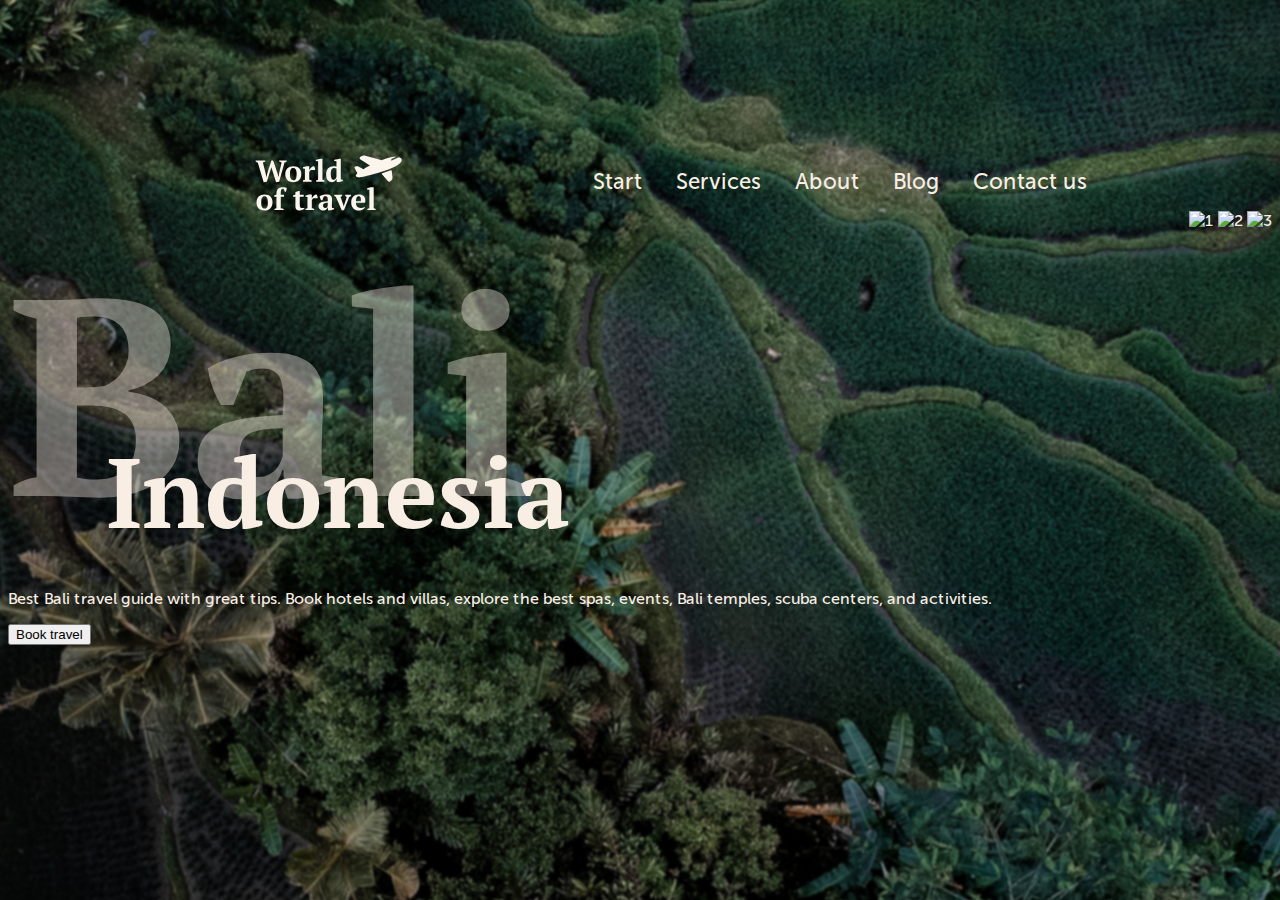
==== index.html @ 731a2183 "Внесение изменений" ====
<html>
  <head>
    <meta charset="utf-8">
    <link rel="stylesheet" href="fonts.css">
    <link rel="stylesheet" href="style.css">
    <title>Bali</title>
  </head>
  <body>
    <header class="header">
      <div class="wrapper">
        <div class="header__wrapper">
          <div class="header__logo">
            <a href="#" class="header__logo-link">
              <img src="img/Vector.svg" alt="logo" class="header__logo-pic">
            </a>
          </div>
          <nav class="header">
            <ul class="header__list">
              <li class="header__item">
                <a href="#" class="header__link">Start</a>
              </li>
              <li class="header__item">
                <a href="#" class="header__link">Services</a>
              </li>
              <li class="header__item">
                <a href="#" class="header__link">About</a>
              </li>
              <li class="header__item">
                <a href="#" class="header__link">Blog</a>
              </li>
              <li class="header__item">
                <a href="#" class="header__link">Contact us</a>
              </li>
            </ul>
          </nav>
          <div class="header__burger burger">
            <span class="burger__line burger__line_first "></span>
            <span class="burger__line burger__line_second"></span>
            <span class="burger__line burger__line_third"></span>
          </div>
        </div>
      </div>
    </header>
<main class="main">
      <section class="main__intro intro">
        
          <div class="intro__intro">
          <div class="intro__content content">
            <h1 class="content__title">Bali</h1>
              <h2 class="content__sibtitle">Indonesia</h2>
              </div>
          
          <p class="content__text">Best Bali travel guide with great tips. Book hotels and villas, explore the best spas, events, Bali temples, scuba centers, and activities.</p>
          <button class="content__button">Book travel</button>
            </div>

            <aside class="main__galleray galleray">
          
             <img src="img/aron-visuals-1075065-unsplash.jpg" alt="1" class="galleray__item">
             <img src="img/123.jpg" alt="2" class="galleray__item">
             <img src="img/sebastian-pena-lambarri-1220288-unsplash (1).svg" alt="3" class="galleray__item">  
        
      </aside>
      
      </section>
    </main>
  </body>
</html>
---- fonts.css ----
@font-face {
  font-family: 'PT Serif';
  src:
    url('./fonts/PTSerif-Regular.woff2') format('woff2'),
    url('./font/PTSerif-Regular.woff') format('woff');
  font-weight: normal;
  font-style: normal;
}

@font-face {
  font-family: 'PT Serif';
  src:
    url('./fonts/PTSerif-Bold.woff2') format('woff2'),
    url('./fonts/PTSerif-Bold.woff') format('woff');
  font-weight: bold;
  font-style: normal;
}

@font-face {
  font-family: 'Museo Sans Cyrl 500';
  src:
    url(fonts/MuseoSansCyrl-500.woff2) format('woff2'),
    url(fonts/MuseoSansCyrl-500.woff)format('woff');
  font-weight: normal;
  font-style: normal;
}
---- style.css ----
html {
  box-sizing: border-box;
}

*,
*::before,
*::after {
  box-sizing: inherit;
}

body {
  font-family: 'Museo Sans Cyrl 500';
  font-style: normal;
  font-size: 16px;
  line-height: 19px;
  color: #F8EEE4;
  background: url(img/iswanto-arif-448003-unsplash.svg);
  background-size: cover;

}


.wrapper {
  max-width: 1920px;
  margin: 0 auto;
}

.header__wrapper {
  display: flex;
  flex-wrap: wrap;
  align-items: flex-end;
  justify-content: space-between;
  padding-top: 145px;
}

.header__logo {
  display: flex;
  flex-wrap: wrap;
  margin-left: 247px;
}

.header__list {
  display: flex;
  flex-wrap: wrap;
  list-style: none;
}

.header__item {
  margin-right: 34px;
}

.header__link {
  font-family: 'Museo Sans Cyrl 500';
  font-size: 22px;
  line-height: 26px;
  color: #F8EEE4;
  text-decoration: none;
}

.header__link:hover,
.header__link:focus,
.header__link:active {
  opacity: 75%;
  text-decoration: underline;

}


.main__intro{
display: flex;
  flex-wrap: wrap;
  
  justify-content: space-between;
}




  .intro__content {
    
    display: flex;
    flex-wrap: wrap;
    align-content: center;
    position: relative;
    
  }


.content__title {
  font-family: 'PT Serif';
  font-style: normal;
  font-weight: bold;
  font-size: 280px;
  line-height: 362px;
  color: #F8EEE4;
  opacity: 0.4;
  margin: 0;
 

}

.content__sibtitle {
  position: absolute;
  margin: 0;
  font-family: 'PT Serif';
  font-style: normal;
  font-weight: bold;
  font-size: 98px;
  line-height: 127px;
  color: #F8EEE4;
  top: 60%;
  left: 10%;

}

.intro__text {
  max-width: 550px;
  font-size: 22px;
  line-height: 26px;
  
}

.intro__button {
  padding: 17px 87px;
  font-size: 22px;
  line-height: 26px;
  color: #FFFF;
  background: #D4BEA3;
  border-radius: 48px;
  border: 0;
  cursor: pointer;
}

.intro__button:hover, .intro__button:active{
  background: #9a8a76;
  opacity: 75%;
}

.intro__galleray {
  
  display: flex;
  flex-wrap: wrap;
  justify-content: flex-end;
  align-items: center;
  
}
.images__item {
  
  margin-left: 20px;

}
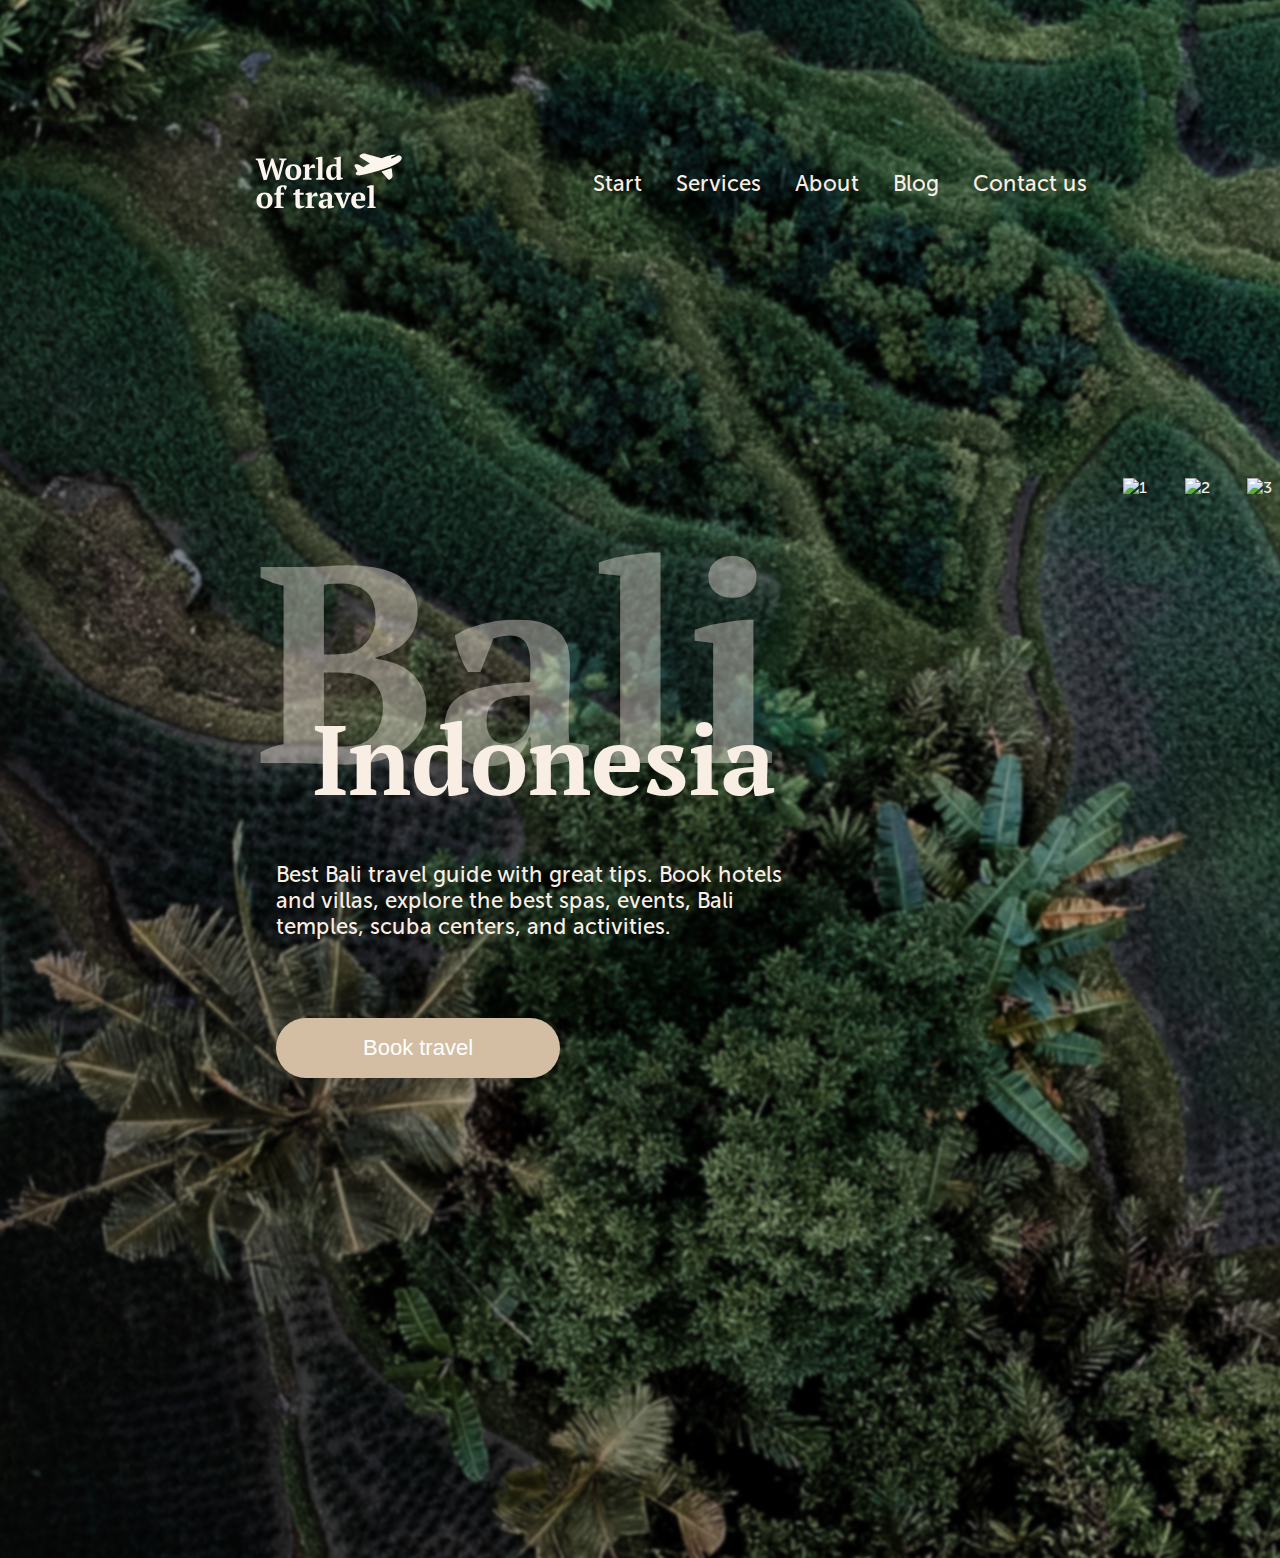
==== commit 8bc688bf: "Внесение правок" ====
--- a/index.html
+++ b/index.html
@@ -1,8 +1,11 @@
+<!DOCTYPE HTML>
 <html>
   <head>
-    <meta charset="utf-8">
+    <meta charset="UTF-8">
+    <meta name="viewport" content="initial-scale=1.0, width=device-width">
     <link rel="stylesheet" href="fonts.css">
     <link rel="stylesheet" href="style.css">
+
     <title>Bali</title>
   </head>
   <body>
@@ -14,7 +17,7 @@
               <img src="img/Vector.svg" alt="logo" class="header__logo-pic">
             </a>
           </div>
-          <nav class="header">
+          <nav class="header__nav">
             <ul class="header__list">
               <li class="header__item">
                 <a href="#" class="header__link">Start</a>
@@ -32,7 +35,12 @@
                 <a href="#" class="header__link">Contact us</a>
               </li>
             </ul>
+            <div class="header__nav-clouse">
+              <span class="header__nav-clouse-line"></span>
+              <span class="header__nav-clouse-line"></span>
+            </div>
           </nav>
+          <a href="burger.html" class="header__nav"></a>
           <div class="header__burger burger">
             <span class="burger__line burger__line_first "></span>
             <span class="burger__line burger__line_second"></span>
--- a/style.css
+++ b/style.css
@@ -22,8 +22,7 @@
 
 
 .wrapper {
-  max-width: 1920px;
-  margin: 0 auto;
+  margin: 0;
 }
 
 .header__wrapper {
@@ -32,12 +31,14 @@
   align-items: flex-end;
   justify-content: space-between;
   padding-top: 145px;
+  margin-bottom: 265px;
 }
 
 .header__logo {
   display: flex;
   flex-wrap: wrap;
   margin-left: 247px;
+  
 }
 
 .header__list {
@@ -66,12 +67,41 @@
 
 }
 
+.header__burger {
+  display: none;
+  width: 40px;
+  height: 28px;
+  position: relative;
+
+}
+
+.burger__line {
+  display: block;
+  width: 100%;
+  height: 3px;
+  background-color: #FCF5ED;
+  position: absolute;
+  left: 0;
+}
+
+.burger__line_first {
+  top: 0;
+}
+.burger__line_second {
+  top: 50%;
+  transform: translateY(-50%);
+}
+
+.burger__line_third {
+  bottom: 0;
+}
+
 
 .main__intro{
 display: flex;
-  flex-wrap: wrap;
-  
-  justify-content: space-between;
+flex-wrap: wrap;
+justify-content: space-between;
+
 }
 
 
@@ -83,6 +113,10 @@
     flex-wrap: wrap;
     align-content: center;
     position: relative;
+    margin-left: 247px;
+    
+
+  
     
   }
 
@@ -114,14 +148,16 @@
 
 }
 
-.intro__text {
+.content__text {
   max-width: 550px;
   font-size: 22px;
   line-height: 26px;
-  
-}
-
-.intro__button {
+  margin-left: 268px;
+  margin-bottom: 78px;
+  
+}
+
+.content__button {
   padding: 17px 87px;
   font-size: 22px;
   line-height: 26px;
@@ -130,14 +166,16 @@
   border-radius: 48px;
   border: 0;
   cursor: pointer;
-}
-
-.intro__button:hover, .intro__button:active{
+  margin-left: 268px;
+  margin-bottom: 472px;
+}
+
+.content__button:hover, .content__button:active{
   background: #9a8a76;
   opacity: 75%;
 }
 
-.intro__galleray {
+.main__gallera {
   
   display: flex;
   flex-wrap: wrap;
@@ -145,22 +183,30 @@
   align-items: center;
   
 }
-.images__item {
-  
-  margin-left: 20px;
-
-}
-
-
-
-
-
-
-
-
-
-
-
-
-
-
+.galleray__item {
+  
+  margin-left: 33px;
+  margin-bottom: 475px;
+
+}
+
+
+
+
+@media screen and (max-width: 768px) {
+  .header__burger {
+    display: block;
+   
+  }
+  }
+
+
+
+
+
+
+
+
+
+
+
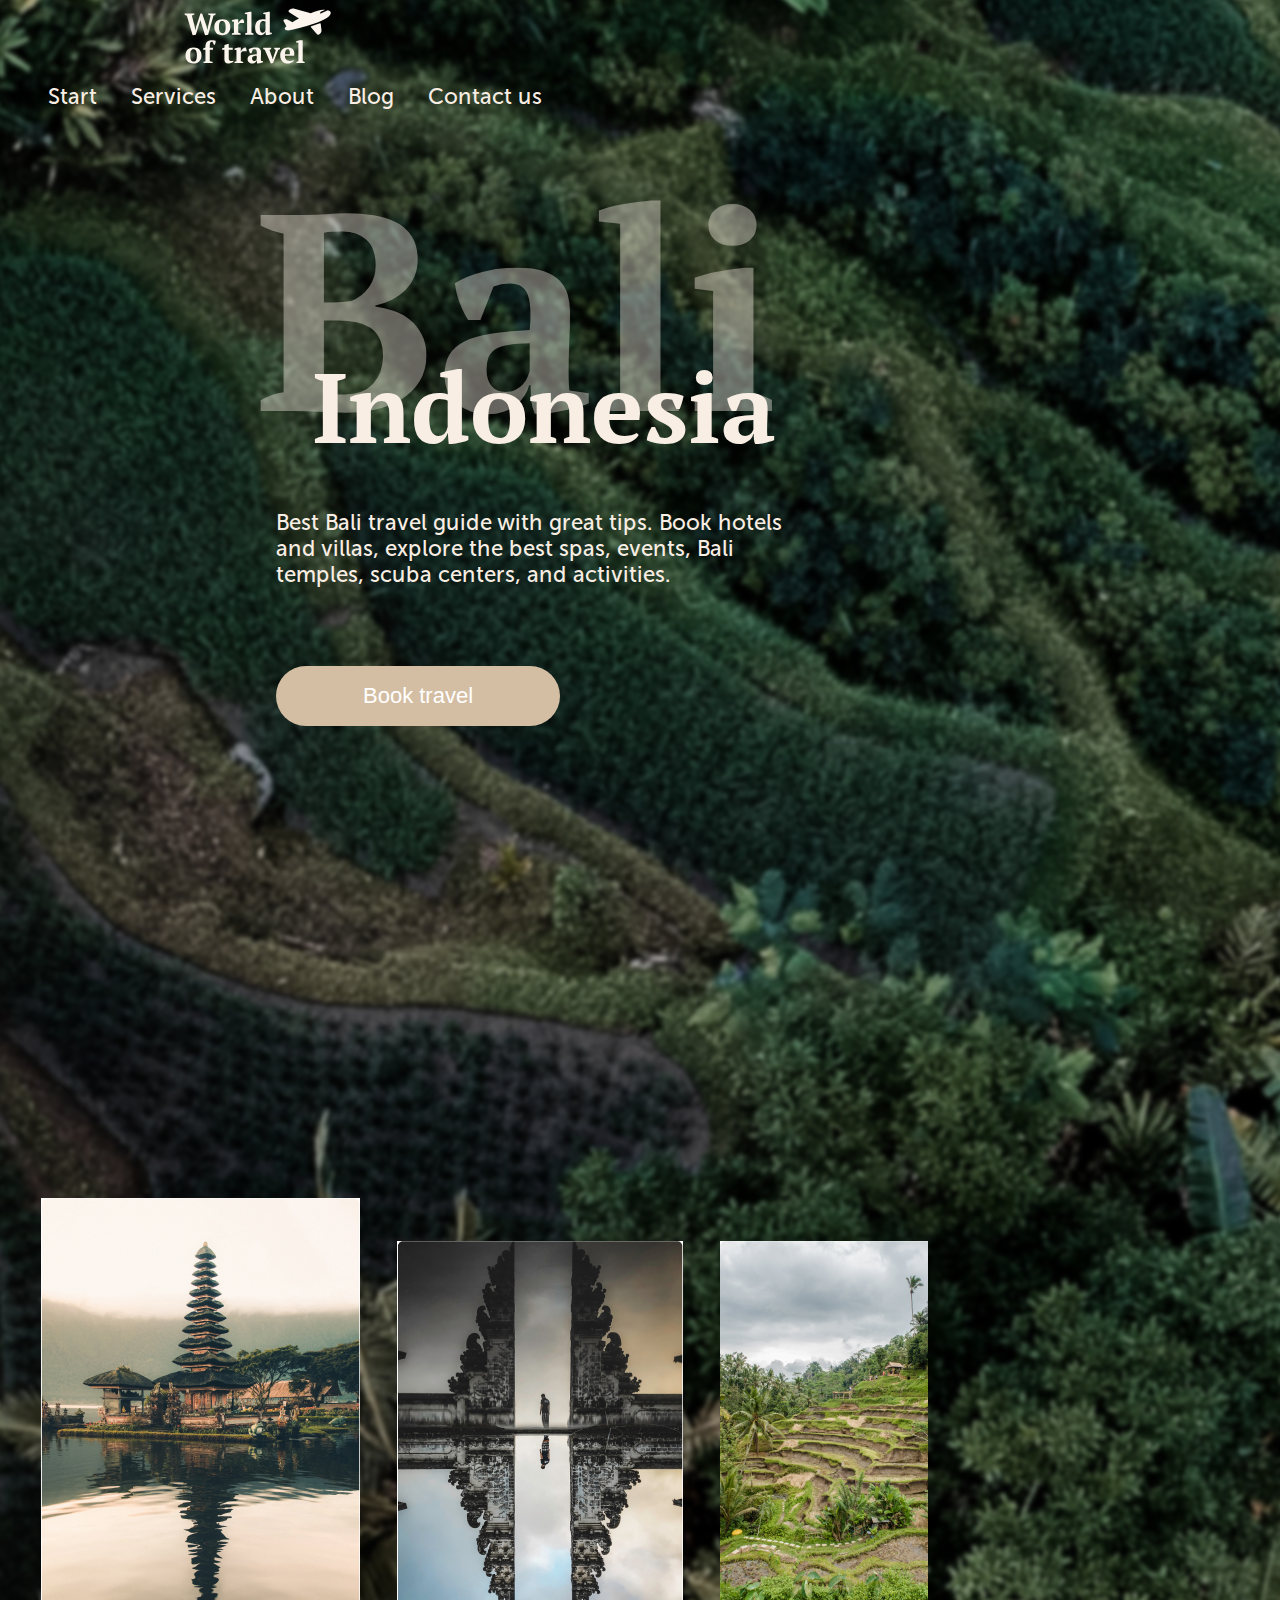
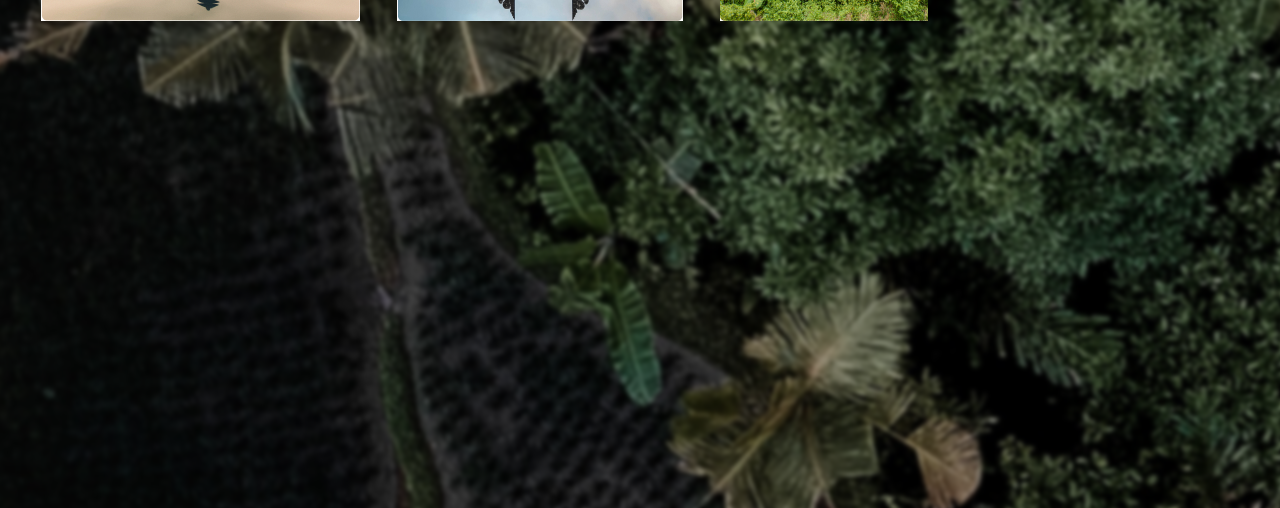
==== commit 0bd7f69b: "картинки" ====
--- a/index.html
+++ b/index.html
@@ -10,14 +10,12 @@
   </head>
   <body>
     <header class="header">
-      <div class="wrapper">
-        <div class="header__wrapper">
-          <div class="header__logo">
+          <nav class="header__nav">
+             <div class="header__logo">
             <a href="#" class="header__logo-link">
               <img src="img/Vector.svg" alt="logo" class="header__logo-pic">
             </a>
           </div>
-          <nav class="header__nav">
             <ul class="header__list">
               <li class="header__item">
                 <a href="#" class="header__link">Start</a>
@@ -40,14 +38,13 @@
               <span class="header__nav-clouse-line"></span>
             </div>
           </nav>
-          <a href="burger.html" class="header__nav"></a>
+          <a href="burger.html" class="header__nav">
           <div class="header__burger burger">
             <span class="burger__line burger__line_first "></span>
             <span class="burger__line burger__line_second"></span>
             <span class="burger__line burger__line_third"></span>
           </div>
-        </div>
-      </div>
+          </a>
     </header>
 <main class="main">
       <section class="main__intro intro">
@@ -64,9 +61,9 @@
 
             <aside class="main__galleray galleray">
           
-             <img src="img/aron-visuals-1075065-unsplash.jpg" alt="1" class="galleray__item">
-             <img src="img/123.jpg" alt="2" class="galleray__item">
-             <img src="img/sebastian-pena-lambarri-1220288-unsplash (1).svg" alt="3" class="galleray__item">  
+             <img src="img/pic1.jpg" alt="1" class="galleray__item">
+             <img src="img/pic3.jpg" alt="2" class="galleray__item">
+             <img src="img/pic2.jpg" alt="3" class="galleray__item">  
         
       </aside>
       
--- a/style.css
+++ b/style.css
@@ -181,32 +181,105 @@
   flex-wrap: wrap;
   justify-content: flex-end;
   align-items: center;
+
   
 }
 .galleray__item {
   
   margin-left: 33px;
   margin-bottom: 475px;
-
-}
-
-
+  max-width: 100%;
+  object-fit: cover;
+
+
+}
+
+
+
+@media screen and (max-width: 1366px) {
+
+.header__logo {
+  max-width: 104px;
+  margin-left: 176px;
+
+}
+
+}
 
 
 @media screen and (max-width: 768px) {
   .header__burger {
     display: block;
-   
   }
-  }
-
-
-
-
-
-
-
-
-
-
-
+
+.header__item {
+  margin-right: 24px;
+}
+
+.header__link {
+  font-size: 16px;
+  line-height: 19px;
+  color: #F8EEE4;
+}
+
+.header__link:last-child{
+  margin-right: 114px;
+}
+
+.intro__content {
+  margin-left: 176px;
+  padding: 0;
+}
+
+.content__title {
+  font-size: 200px;
+  line-height: 259px;
+}
+
+.content__sibtitle {
+  font-size: 70px;
+  line-height: 91px;
+
+}
+
+.content__text {
+  max-width: 399px;
+  font-size: 16px;
+  line-height: 19px;
+  margin-left: 191px;
+  margin-bottom: 36px;
+  
+}
+
+.content__button {
+  padding: 12px 61px;
+  font-size: 16px;
+  line-height: 19px;
+  border-radius: 48px;
+  margin-left: 254px;
+  margin-bottom: 336px;
+}
+
+.galleray__item {
+  
+  margin-right: : 24px;
+  margin-bottom: 330px;
+  max-width: 70%;
+  object-fit: cover;
+
+}
+
+
+
+}
+
+
+
+
+
+
+
+
+
+
+
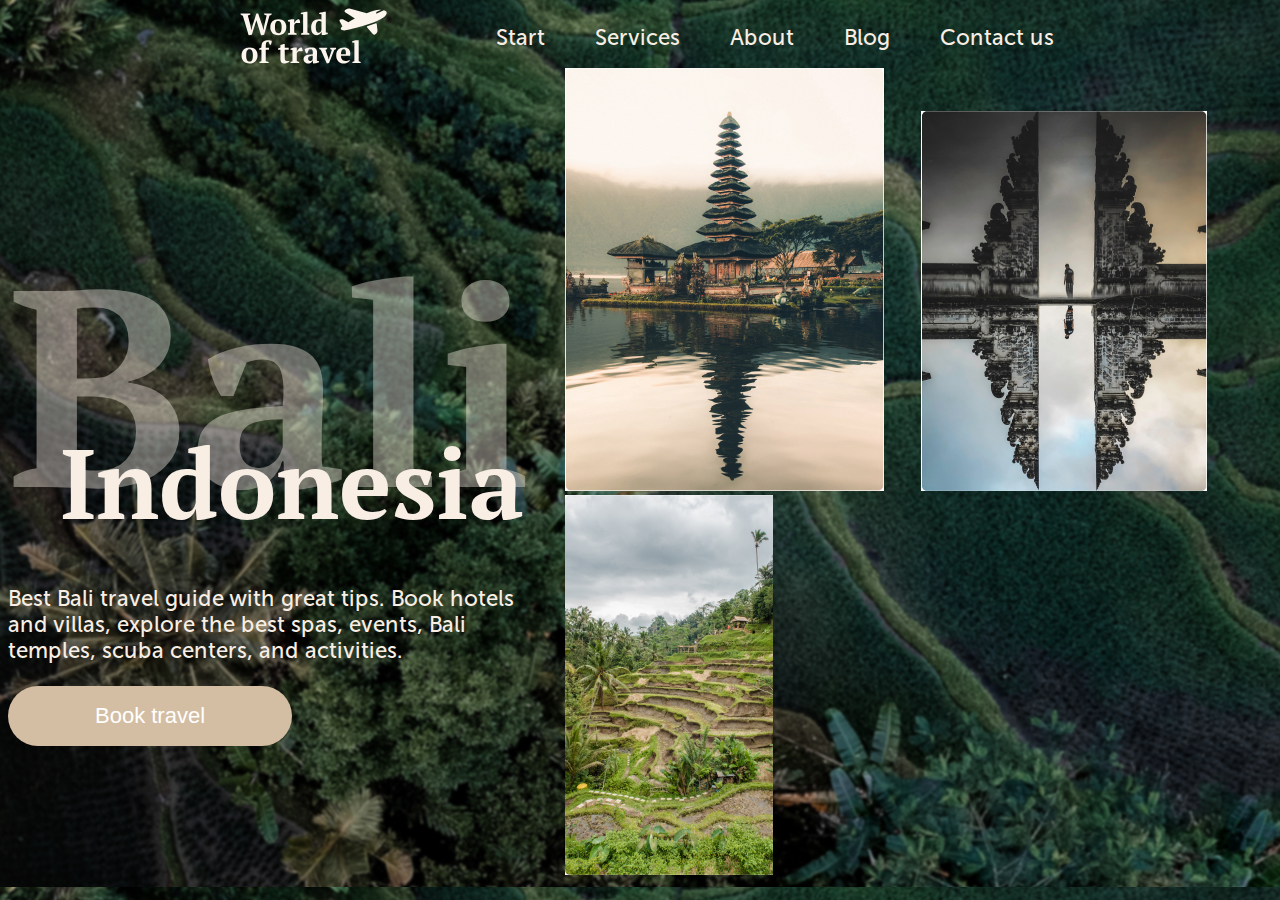
==== commit e7e52fb8: "Внесены правки" ====
--- a/index.html
+++ b/index.html
@@ -64,9 +64,8 @@
              <img src="img/pic1.jpg" alt="1" class="galleray__item">
              <img src="img/pic3.jpg" alt="2" class="galleray__item">
              <img src="img/pic2.jpg" alt="3" class="galleray__item">  
-        
+       
       </aside>
-      
       </section>
     </main>
   </body>
--- a/style.css
+++ b/style.css
@@ -20,43 +20,38 @@
 
 }
 
-
-.wrapper {
-  margin: 0;
-}
-
-.header__wrapper {
+.header__nav {
+ 
+  width: 100%;
   display: flex;
-  flex-wrap: wrap;
-  align-items: flex-end;
-  justify-content: space-between;
-  padding-top: 145px;
-  margin-bottom: 265px;
-}
-
-.header__logo {
+  flex-direction: row;
+  align-items: center;
+  justify-content: space-around;
+}
+
+.header__list {
+  
+ 
   display: flex;
-  flex-wrap: wrap;
-  margin-left: 247px;
-  
-}
-
-.header__list {
-  display: flex;
-  flex-wrap: wrap;
-  list-style: none;
-}
-
-.header__item {
-  margin-right: 34px;
-}
+  flex-direction: row;
+  justify-content: space-around;
+  text-decoration: none;
+  list-style-type: none;
+}
+
 
 .header__link {
+
+  text-decoration: none;
   font-family: 'Museo Sans Cyrl 500';
   font-size: 22px;
   line-height: 26px;
   color: #F8EEE4;
-  text-decoration: none;
+}
+
+.header__item {
+margin-right: 50px;
+
 }
 
 .header__link:hover,
@@ -98,14 +93,13 @@
 
 
 .main__intro{
+width: : 100%;
 display: flex;
-flex-wrap: wrap;
-justify-content: space-between;
-
-}
-
-
-
+flex-wrap: nowrap;
+align-items: center;
+justify-content: space-around;
+
+}
 
   .intro__content {
     
@@ -113,11 +107,8 @@
     flex-wrap: wrap;
     align-content: center;
     position: relative;
-    margin-left: 247px;
     
-
-  
-    
+     
   }
 
 
@@ -152,8 +143,7 @@
   max-width: 550px;
   font-size: 22px;
   line-height: 26px;
-  margin-left: 268px;
-  margin-bottom: 78px;
+  
   
 }
 
@@ -166,8 +156,7 @@
   border-radius: 48px;
   border: 0;
   cursor: pointer;
-  margin-left: 268px;
-  margin-bottom: 472px;
+  
 }
 
 .content__button:hover, .content__button:active{
@@ -187,7 +176,6 @@
 .galleray__item {
   
   margin-left: 33px;
-  margin-bottom: 475px;
   max-width: 100%;
   object-fit: cover;
 
@@ -202,8 +190,59 @@
   max-width: 104px;
   margin-left: 176px;
 
-}
-
+.header__link {
+  font-size: 16px;
+  line-height: 19px;
+}
+
+.header__link:last-child{
+  margin-right: 114px;
+}
+
+.intro__content {
+  margin-left: 176px;
+  padding: 0;
+}
+
+.content__title {
+  font-size: 200px;
+  line-height: 259px;
+}
+
+.content__sibtitle {
+  font-size: 70px;
+  line-height: 91px;
+
+}
+
+.content__text {
+  max-width: 399px;
+  font-size: 16px;
+  line-height: 19px;
+  margin-left: 191px;
+  margin-bottom: 36px;
+  
+}
+
+.content__button {
+  padding: 12px 61px;
+  font-size: 16px;
+  line-height: 19px;
+  border-radius: 48px;
+  margin-left: 254px;
+  margin-bottom: 336px;
+}
+
+.galleray__item {
+  
+  margin-right: : 24px;
+  margin-bottom: 330px;
+  max-width: 226px;
+  max-height: 300px;
+  object-fit: cover;
+
+
+}
 }
 
 
@@ -211,75 +250,17 @@
   .header__burger {
     display: block;
   }
-
-.header__item {
-  margin-right: 24px;
-}
-
-.header__link {
-  font-size: 16px;
-  line-height: 19px;
-  color: #F8EEE4;
-}
-
-.header__link:last-child{
-  margin-right: 114px;
-}
-
-.intro__content {
-  margin-left: 176px;
-  padding: 0;
-}
-
-.content__title {
-  font-size: 200px;
-  line-height: 259px;
-}
-
-.content__sibtitle {
-  font-size: 70px;
-  line-height: 91px;
-
-}
-
-.content__text {
-  max-width: 399px;
-  font-size: 16px;
-  line-height: 19px;
-  margin-left: 191px;
-  margin-bottom: 36px;
-  
-}
-
-.content__button {
-  padding: 12px 61px;
-  font-size: 16px;
-  line-height: 19px;
-  border-radius: 48px;
-  margin-left: 254px;
-  margin-bottom: 336px;
-}
-
-.galleray__item {
-  
-  margin-right: : 24px;
-  margin-bottom: 330px;
-  max-width: 70%;
-  object-fit: cover;
-
-}
-
-
-
-}
-
-
-
-
-
-
-
-
-
-
-
+}
+
+
+
+
+
+
+
+
+
+
+
+
+
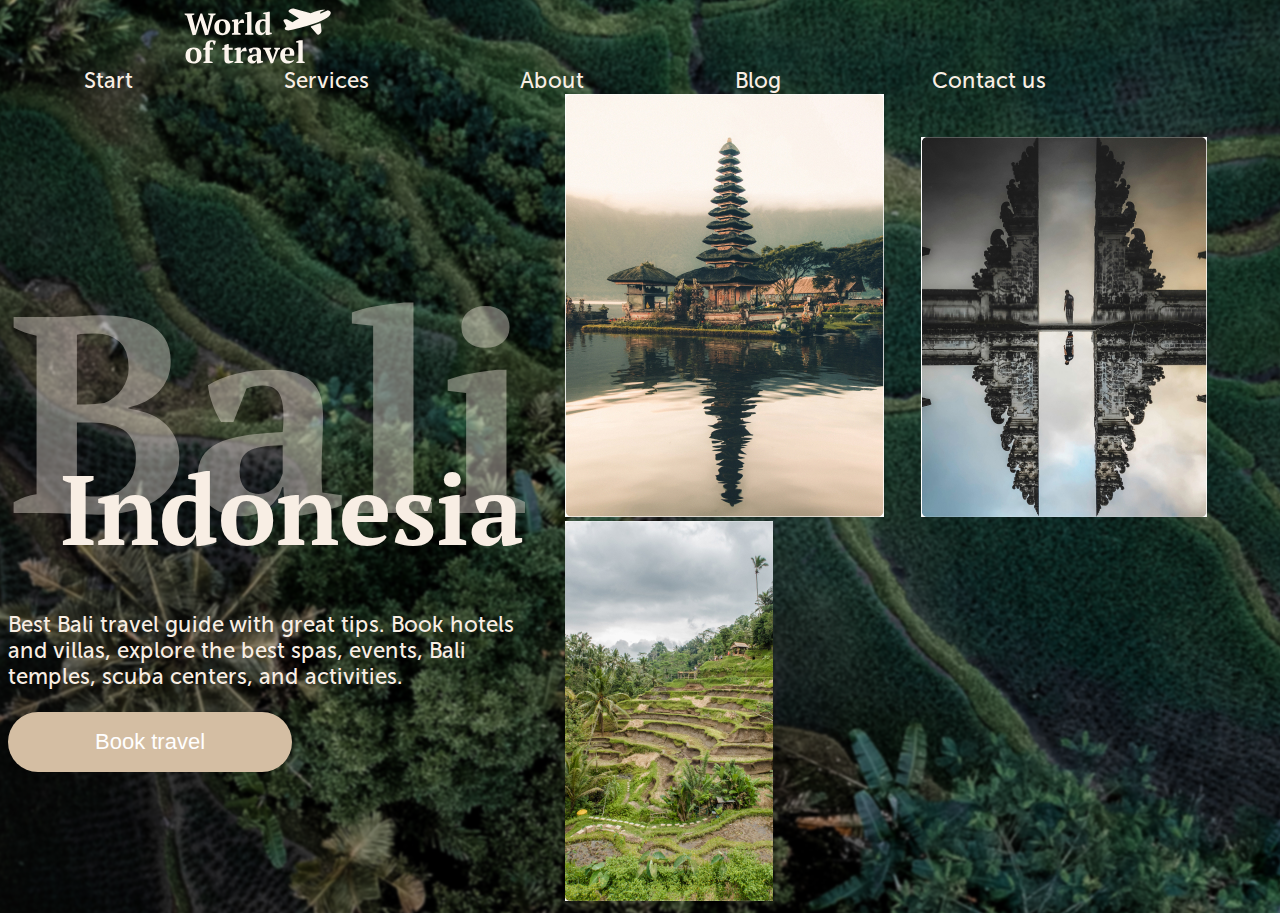
==== commit b1fc040a: "Добавлены изменения" ====
--- a/index.html
+++ b/index.html
@@ -8,37 +8,33 @@
 
     <title>Bali</title>
   </head>
-  <body>
-    <header class="header">
-          <nav class="header__nav">
-             <div class="header__logo">
+  <body class="wrap">
+   <header class="header">
+      <div class="header__logo">
             <a href="#" class="header__logo-link">
               <img src="img/Vector.svg" alt="logo" class="header__logo-pic">
             </a>
           </div>
-            <ul class="header__list">
-              <li class="header__item">
+          <div class="header__stumb"></div>
+          <nav class="header__nav">
+
+            
                 <a href="#" class="header__link">Start</a>
-              </li>
-              <li class="header__item">
+             
                 <a href="#" class="header__link">Services</a>
-              </li>
-              <li class="header__item">
+              
                 <a href="#" class="header__link">About</a>
-              </li>
-              <li class="header__item">
+              
                 <a href="#" class="header__link">Blog</a>
-              </li>
-              <li class="header__item">
+              
                 <a href="#" class="header__link">Contact us</a>
-              </li>
-            </ul>
+              
             <div class="header__nav-clouse">
               <span class="header__nav-clouse-line"></span>
               <span class="header__nav-clouse-line"></span>
             </div>
           </nav>
-          <a href="burger.html" class="header__nav">
+          <a href="burger.html" class="burger__nav">
           <div class="header__burger burger">
             <span class="burger__line burger__line_first "></span>
             <span class="burger__line burger__line_second"></span>
--- a/style.css
+++ b/style.css
@@ -170,9 +170,16 @@
   flex-wrap: wrap;
   justify-content: flex-end;
   align-items: center;
-
-  
-}
+  
+
+  
+}
+
+
+
+
+
+
 .galleray__item {
   
   margin-left: 33px;
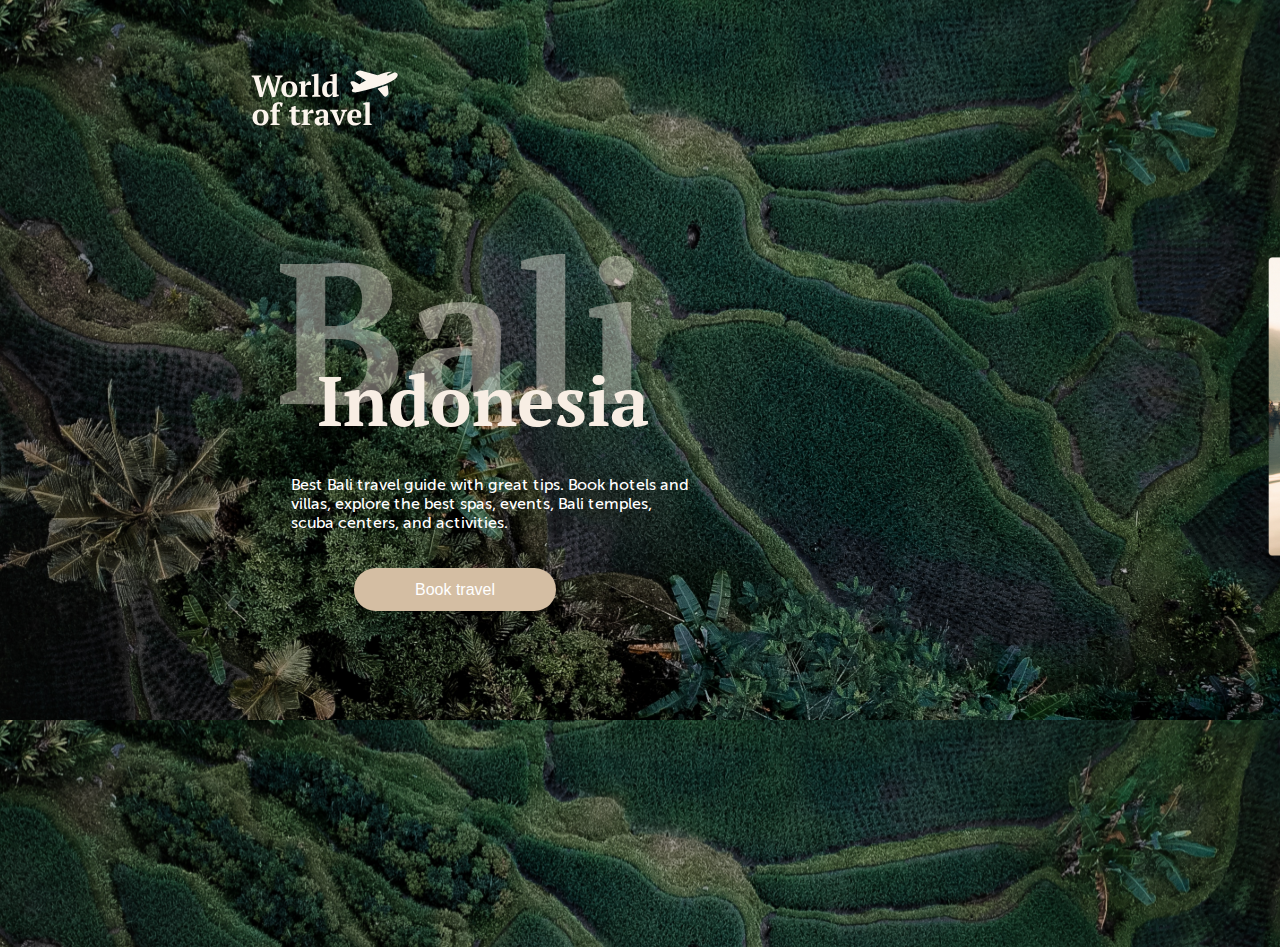
==== commit 7558b875: "Изменения" ====
--- a/index.html
+++ b/index.html
@@ -57,9 +57,9 @@
 
             <aside class="main__galleray galleray">
           
-             <img src="img/pic1.jpg" alt="1" class="galleray__item">
-             <img src="img/pic3.jpg" alt="2" class="galleray__item">
-             <img src="img/pic2.jpg" alt="3" class="galleray__item">  
+             <img src="img/pic1.png" alt="1" class="galleray__item">
+             <img src="img/pic2.png" alt="2" class="galleray__item">
+             <img src="img/pic3.png" alt="3" class="galleray__item">  
        
       </aside>
       </section>
--- a/style.css
+++ b/style.css
@@ -1,58 +1,55 @@
 
-html {
-  box-sizing: border-box;
-}
-
-*,
-*::before,
-*::after {
-  box-sizing: inherit;
-}
-
-body {
+.wrap {
+  width: 1920px;
+  max-height: 375px;
+  height: 100vh;
+  margin: 0 auto;
   font-family: 'Museo Sans Cyrl 500';
   font-style: normal;
   font-size: 16px;
   line-height: 19px;
-  color: #F8EEE4;
+  color: black;
   background: url(img/iswanto-arif-448003-unsplash.svg);
   background-size: cover;
 
 }
 
-.header__nav {
- 
-  width: 100%;
+
+
+.header {
+  width: 90%;
+  height: 200px;
+  margin: 0 auto;
   display: flex;
-  flex-direction: row;
   align-items: center;
-  justify-content: space-around;
-}
-
-.header__list {
-  
- 
-  display: flex;
-  flex-direction: row;
-  justify-content: space-around;
+}
+ .header__logo {
+   flex: 1;
+   display: flex;
+   justify-content: center;
+ }
+
+
+.header__stumb {
+  flex: 2;
+}
+
+.header__numb {
+
+ flex: 2;
+ display: flex;
+ justify-content: space-between;
+}
+
+.header__link{
   text-decoration: none;
-  list-style-type: none;
-}
-
-
-.header__link {
-
-  text-decoration: none;
-  font-family: 'Museo Sans Cyrl 500';
   font-size: 22px;
-  line-height: 26px;
-  color: #F8EEE4;
-}
-
-.header__item {
-margin-right: 50px;
-
-}
+  font-weight: bold;
+  color: #fff;
+  margin-right: 20px
+}
+
+
 
 .header__link:hover,
 .header__link:focus,
@@ -97,8 +94,8 @@
 display: flex;
 flex-wrap: nowrap;
 align-items: center;
-justify-content: space-around;
-
+justify-content: space-between;
+padding-left: 100px;
 }
 
   .intro__content {
@@ -143,7 +140,7 @@
   max-width: 550px;
   font-size: 22px;
   line-height: 26px;
-  
+  color: #fff;
   
 }
 
@@ -196,14 +193,10 @@
 .header__logo {
   max-width: 104px;
   margin-left: 176px;
-
+}
 .header__link {
   font-size: 16px;
   line-height: 19px;
-}
-
-.header__link:last-child{
-  margin-right: 114px;
 }
 
 .intro__content {
@@ -252,22 +245,41 @@
 }
 }
 
+@media screen and (max-width: 1366px) {
+
+
+}
+
+@media screen and (max-width: 1024px) {
+
+
+}
+
+
+
 
 @media screen and (max-width: 768px) {
   .header__burger {
     display: block;
   }
-}
-
-
-
-
-
-
-
-
-
-
-
-
-
+  .main__galleray {
+    display: none;
+  }
+  .header__nav {
+    display: none;
+  }
+}
+
+
+
+
+
+
+
+
+
+
+
+
+
+
